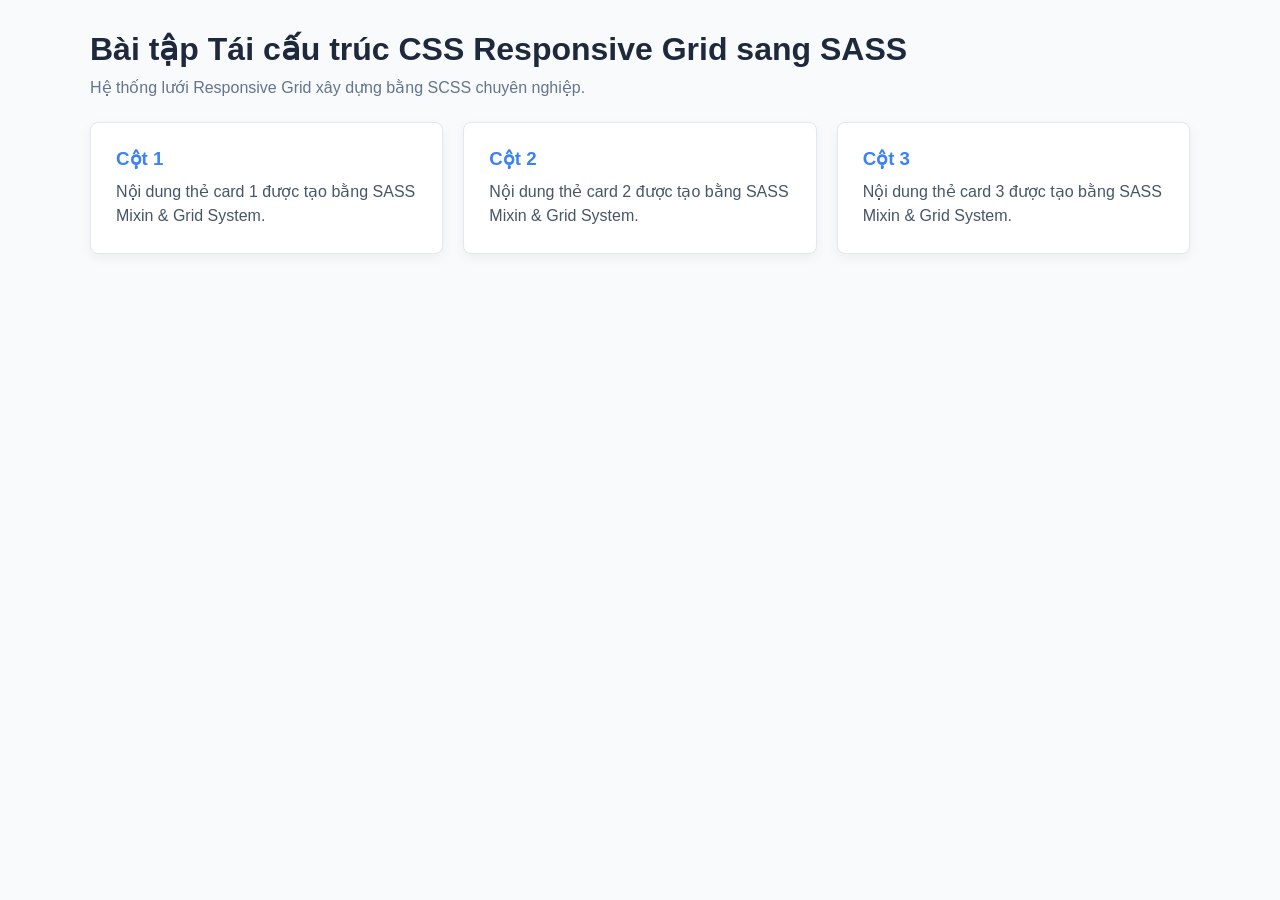
==== index.html @ 011bb6b0 "Cap nhat bai tap CSS Responsive Grid sang SASS" ====
<!DOCTYPE html>
<html lang="vi">
<head>
    <meta charset="UTF-8">
    <meta name="viewport" content="width=device-width, initial-scale=1.0">
    <title>Bài tập Tái cấu trúc CSS Responsive Grid sang SASS</title>
    <link rel="stylesheet" href="style.css">
</head>
<body>
    <div class="container">
        <h1>Bài tập Tái cấu trúc CSS Responsive Grid sang SASS</h1>
        <p>Hệ thống lưới Responsive Grid xây dựng bằng SCSS chuyên nghiệp.</p>
        
        <div class="row">
            <div class="col-12 col-md-6 col-lg-4">
                <div class="card">
                    <h3>Cột 1</h3>
                    <p>Nội dung thẻ card 1 được tạo bằng SASS Mixin & Grid System.</p>
                </div>
            </div>
            <div class="col-12 col-md-6 col-lg-4">
                <div class="card">
                    <h3>Cột 2</h3>
                    <p>Nội dung thẻ card 2 được tạo bằng SASS Mixin & Grid System.</p>
                </div>
            </div>
            <div class="col-12 col-md-12 col-lg-4">
                <div class="card">
                    <h3>Cột 3</h3>
                    <p>Nội dung thẻ card 3 được tạo bằng SASS Mixin & Grid System.</p>
                </div>
            </div>
        </div>
    </div>
</body>
</html>
---- style.css ----
* {
  box-sizing: border-box;
  margin: 0;
  padding: 0;
}

body {
  font-family: 'Segoe UI', Tahoma, Geneva, Verdana, sans-serif;
  color: #2c3e50;
  background-color: #f8fafc;
  padding: 30px 20px;
}

.container {
  width: 100%;
  max-width: 1100px;
  margin: 0 auto;
}

h1 {
  margin-bottom: 10px;
  color: #1e293b;
}

p {
  margin-bottom: 25px;
  color: #64748b;
}

.row {
  display: flex;
  flex-wrap: wrap;
  margin: -10px;
}

[class*="col-"] {
  padding: 10px;
  width: 100%;
}

@media (min-width: 768px) {
  .col-md-6 {
    width: 50%;
  }
  .col-md-12 {
    width: 100%;
  }
}

@media (min-width: 992px) {
  .col-lg-4 {
    width: 33.333333%;
  }
}

.card {
  background: white;
  border: 1px solid #e2e8f0;
  border-radius: 8px;
  padding: 25px;
  box-shadow: 0 4px 12px rgba(0, 0, 0, 0.05);
  transition: transform 0.2s ease, box-shadow 0.2s ease;
}

.card:hover {
  transform: translateY(-4px);
  box-shadow: 0 8px 20px rgba(0, 0, 0, 0.1);
}

.card h3 {
  color: #3b82f6;
  margin-bottom: 10px;
}

.card p {
  color: #475569;
  margin-bottom: 0;
  line-height: 1.5;
}
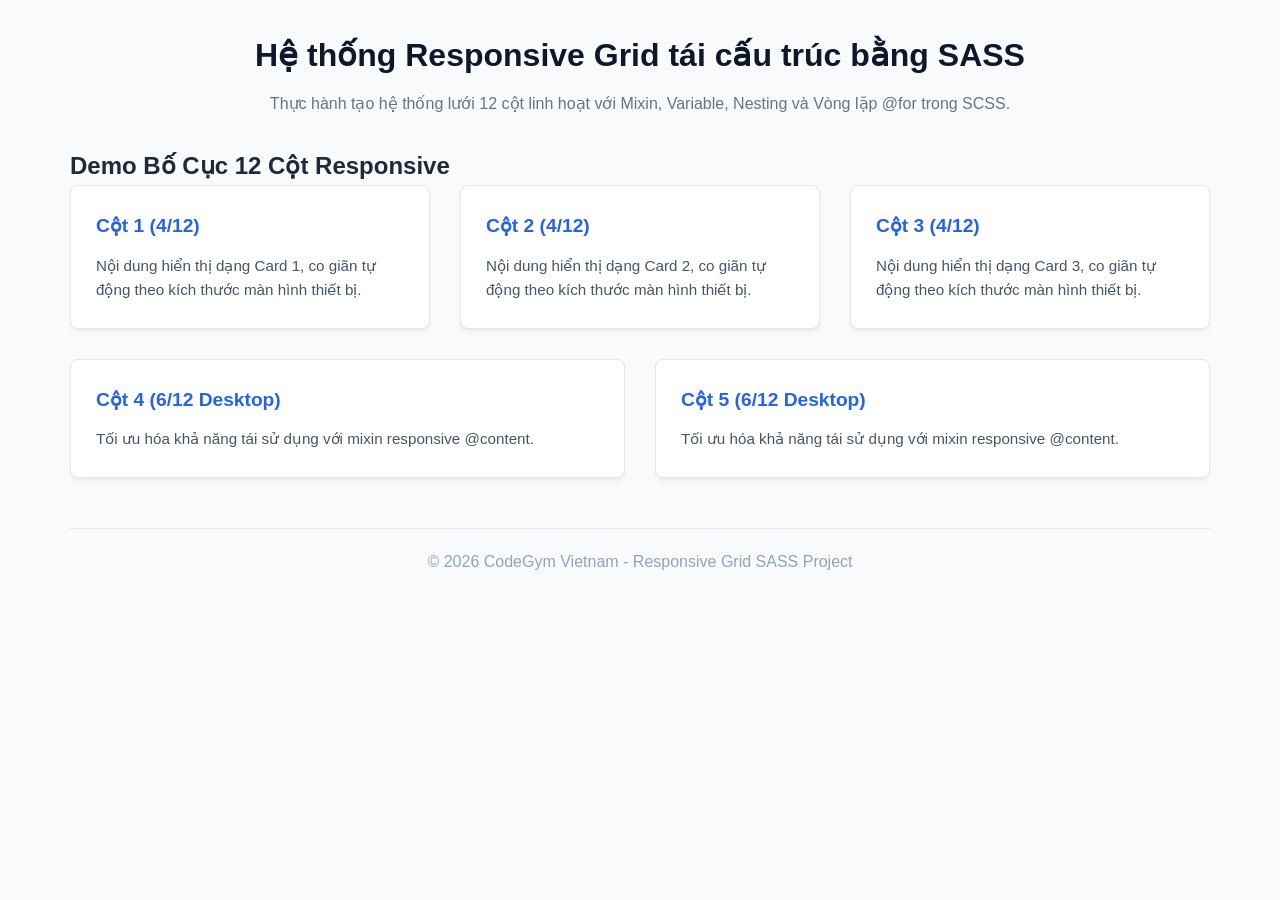
==== commit 4ebff91a: "Hoan thanh bai tap Responsive Grid SASS" ====
--- a/index.html
+++ b/index.html
@@ -3,34 +3,58 @@
 <head>
     <meta charset="UTF-8">
     <meta name="viewport" content="width=device-width, initial-scale=1.0">
-    <title>Bài tập Tái cấu trúc CSS Responsive Grid sang SASS</title>
+    <title>Responsive Grid with SASS - CodeGym</title>
     <link rel="stylesheet" href="style.css">
 </head>
 <body>
     <div class="container">
-        <h1>Bài tập Tái cấu trúc CSS Responsive Grid sang SASS</h1>
-        <p>Hệ thống lưới Responsive Grid xây dựng bằng SCSS chuyên nghiệp.</p>
-        
-        <div class="row">
-            <div class="col-12 col-md-6 col-lg-4">
-                <div class="card">
-                    <h3>Cột 1</h3>
-                    <p>Nội dung thẻ card 1 được tạo bằng SASS Mixin & Grid System.</p>
+        <header class="header">
+            <h1>Hệ thống Responsive Grid tái cấu trúc bằng SASS</h1>
+            <p>Thực hành tạo hệ thống lưới 12 cột linh hoạt với Mixin, Variable, Nesting và Vòng lặp @for trong SCSS.</p>
+        </header>
+
+        <section class="section">
+            <h2>Demo Bố Cục 12 Cột Responsive</h2>
+            <div class="row">
+                <div class="col-12 col-md-6 col-lg-4">
+                    <div class="card">
+                        <h3>Cột 1 (4/12)</h3>
+                        <p>Nội dung hiển thị dạng Card 1, co giãn tự động theo kích thước màn hình thiết bị.</p>
+                    </div>
+                </div>
+                <div class="col-12 col-md-6 col-lg-4">
+                    <div class="card">
+                        <h3>Cột 2 (4/12)</h3>
+                        <p>Nội dung hiển thị dạng Card 2, co giãn tự động theo kích thước màn hình thiết bị.</p>
+                    </div>
+                </div>
+                <div class="col-12 col-md-12 col-lg-4">
+                    <div class="card">
+                        <h3>Cột 3 (4/12)</h3>
+                        <p>Nội dung hiển thị dạng Card 3, co giãn tự động theo kích thước màn hình thiết bị.</p>
+                    </div>
                 </div>
             </div>
-            <div class="col-12 col-md-6 col-lg-4">
-                <div class="card">
-                    <h3>Cột 2</h3>
-                    <p>Nội dung thẻ card 2 được tạo bằng SASS Mixin & Grid System.</p>
+
+            <div class="row">
+                <div class="col-12 col-md-4 col-lg-6">
+                    <div class="card">
+                        <h3>Cột 4 (6/12 Desktop)</h3>
+                        <p>Tối ưu hóa khả năng tái sử dụng với mixin responsive @content.</p>
+                    </div>
+                </div>
+                <div class="col-12 col-md-8 col-lg-6">
+                    <div class="card">
+                        <h3>Cột 5 (6/12 Desktop)</h3>
+                        <p>Tối ưu hóa khả năng tái sử dụng với mixin responsive @content.</p>
+                    </div>
                 </div>
             </div>
-            <div class="col-12 col-md-12 col-lg-4">
-                <div class="card">
-                    <h3>Cột 3</h3>
-                    <p>Nội dung thẻ card 3 được tạo bằng SASS Mixin & Grid System.</p>
-                </div>
-            </div>
-        </div>
+        </section>
+
+        <footer class="footer">
+            <p>&copy; 2026 CodeGym Vietnam - Responsive Grid SASS Project</p>
+        </footer>
     </div>
 </body>
 </html>
--- a/style.css
+++ b/style.css
@@ -6,74 +6,103 @@
 
 body {
   font-family: 'Segoe UI', Tahoma, Geneva, Verdana, sans-serif;
-  color: #2c3e50;
+  color: #1e293b;
   background-color: #f8fafc;
-  padding: 30px 20px;
+  line-height: 1.6;
+  padding: 30px 15px;
 }
 
 .container {
   width: 100%;
-  max-width: 1100px;
+  max-width: 1140px;
   margin: 0 auto;
 }
 
-h1 {
-  margin-bottom: 10px;
-  color: #1e293b;
+.header {
+  text-align: center;
+  margin-bottom: 30px;
 }
 
-p {
-  margin-bottom: 25px;
+.header h1 {
+  font-size: 2rem;
+  color: #0f172a;
+  margin-bottom: 10px;
+}
+
+.header p {
   color: #64748b;
 }
 
 .row {
   display: flex;
   flex-wrap: wrap;
-  margin: -10px;
+  margin-left: -15px;
+  margin-right: -15px;
 }
 
 [class*="col-"] {
-  padding: 10px;
+  padding-left: 15px;
+  padding-right: 15px;
   width: 100%;
+  margin-bottom: 30px;
 }
 
+.col-12 { width: 100%; }
+.col-11 { width: 91.66666667%; }
+.col-10 { width: 83.33333333%; }
+.col-9 { width: 75%; }
+.col-8 { width: 66.66666667%; }
+.col-7 { width: 58.33333333%; }
+.col-6 { width: 50%; }
+.col-5 { width: 41.66666667%; }
+.col-4 { width: 33.33333333%; }
+.col-3 { width: 25%; }
+.col-2 { width: 16.66666667%; }
+.col-1 { width: 8.33333333%; }
+
 @media (min-width: 768px) {
-  .col-md-6 {
-    width: 50%;
-  }
-  .col-md-12 {
-    width: 100%;
-  }
+  .col-md-12 { width: 100%; }
+  .col-md-6 { width: 50%; }
+  .col-md-4 { width: 33.33333333%; }
+  .col-md-8 { width: 66.66666667%; }
 }
 
 @media (min-width: 992px) {
-  .col-lg-4 {
-    width: 33.333333%;
-  }
+  .col-lg-4 { width: 33.33333333%; }
+  .col-lg-6 { width: 50%; }
+  .col-lg-12 { width: 100%; }
 }
 
 .card {
-  background: white;
+  background: #ffffff;
   border: 1px solid #e2e8f0;
   border-radius: 8px;
   padding: 25px;
-  box-shadow: 0 4px 12px rgba(0, 0, 0, 0.05);
+  height: 100%;
+  box-shadow: 0 4px 6px -1px rgba(0, 0, 0, 0.05), 0 2px 4px -2px rgba(0, 0, 0, 0.05);
   transition: transform 0.2s ease, box-shadow 0.2s ease;
 }
 
 .card:hover {
   transform: translateY(-4px);
-  box-shadow: 0 8px 20px rgba(0, 0, 0, 0.1);
+  box-shadow: 0 10px 15px -3px rgba(0, 0, 0, 0.1);
 }
 
 .card h3 {
-  color: #3b82f6;
-  margin-bottom: 10px;
+  color: #2563eb;
+  margin-bottom: 12px;
+  font-size: 1.2rem;
 }
 
 .card p {
   color: #475569;
-  margin-bottom: 0;
-  line-height: 1.5;
+  font-size: 0.95rem;
 }
+
+.footer {
+  text-align: center;
+  padding: 20px 0;
+  color: #94a3b8;
+  border-top: 1px solid #e2e8f0;
+  margin-top: 20px;
+}
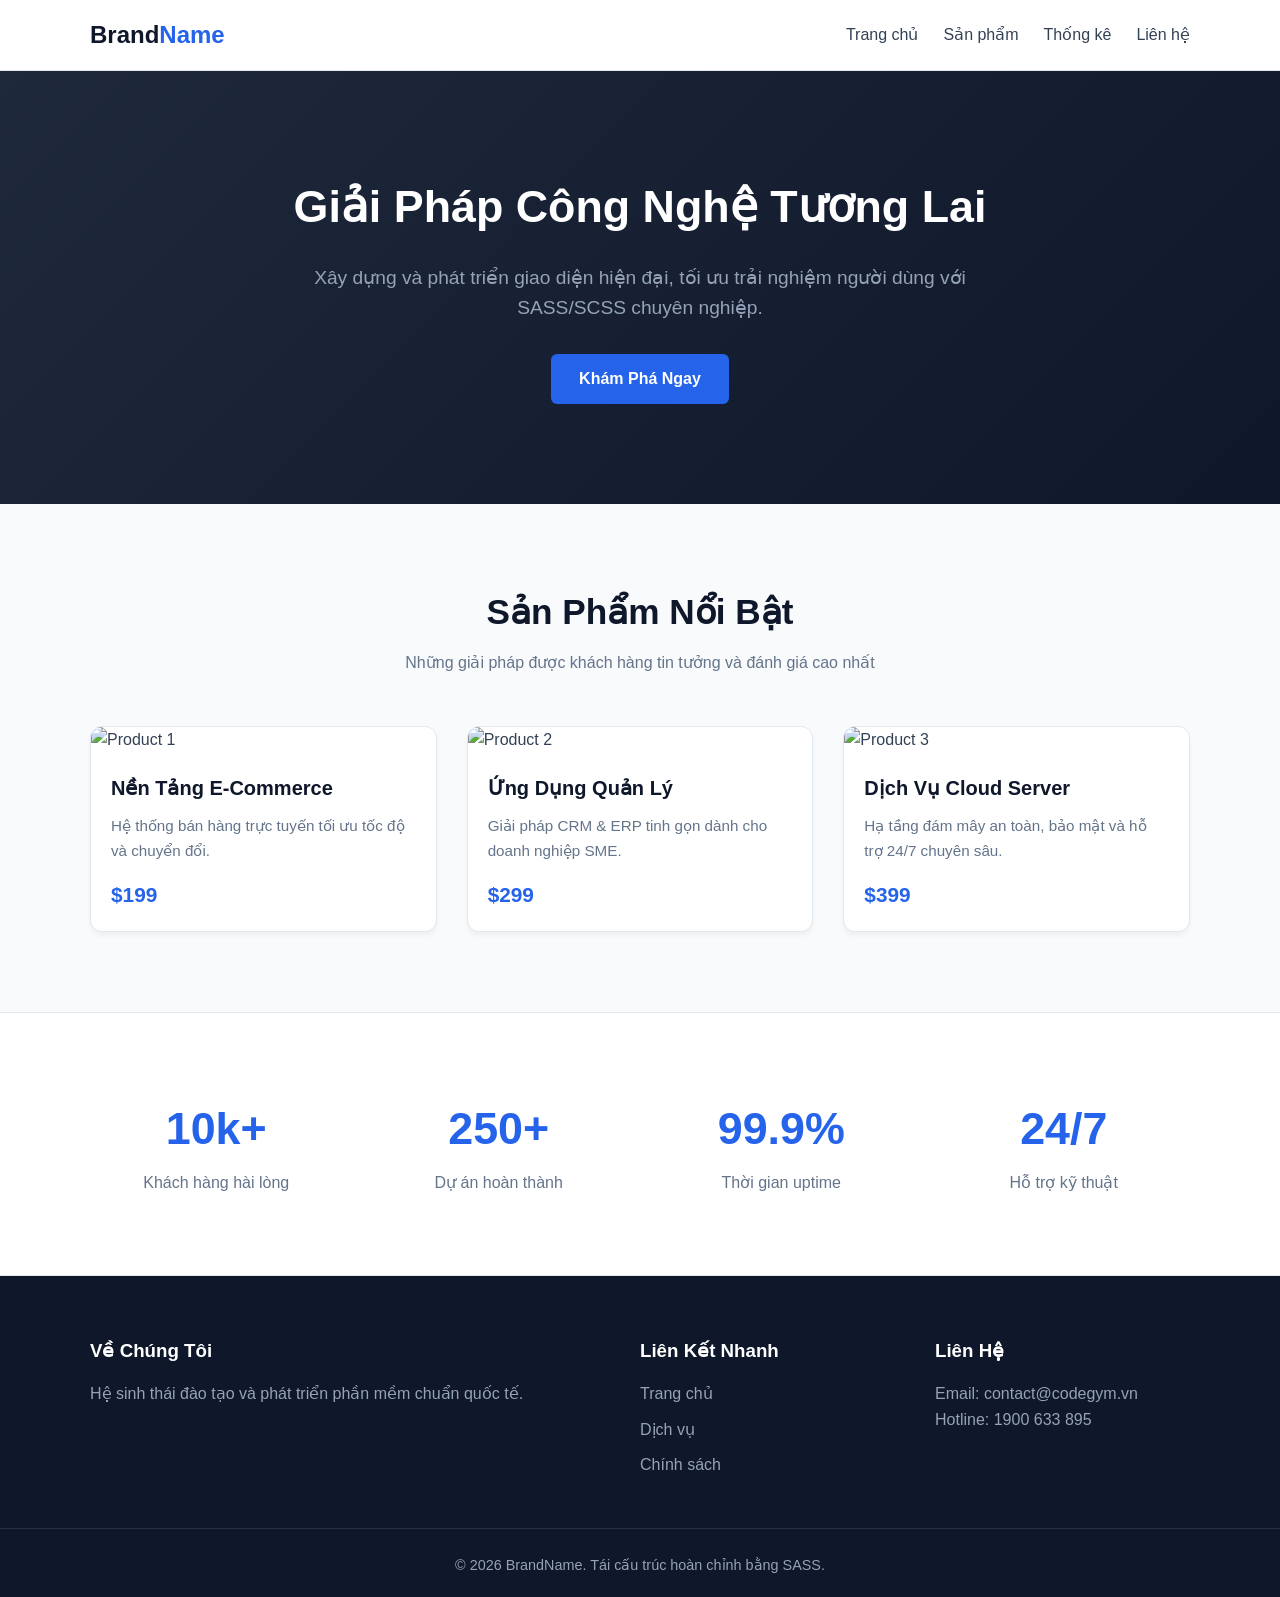
==== commit d076fbb4: "Hoan thanh tai cau truc Landing Page voi SASS" ====
--- a/index.html
+++ b/index.html
@@ -3,58 +3,117 @@
 <head>
     <meta charset="UTF-8">
     <meta name="viewport" content="width=device-width, initial-scale=1.0">
-    <title>Responsive Grid with SASS - CodeGym</title>
+    <title>Landing Page Tái Cấu Trúc SASS - CodeGym</title>
     <link rel="stylesheet" href="style.css">
 </head>
 <body>
-    <div class="container">
-        <header class="header">
-            <h1>Hệ thống Responsive Grid tái cấu trúc bằng SASS</h1>
-            <p>Thực hành tạo hệ thống lưới 12 cột linh hoạt với Mixin, Variable, Nesting và Vòng lặp @for trong SCSS.</p>
-        </header>
 
-        <section class="section">
-            <h2>Demo Bố Cục 12 Cột Responsive</h2>
-            <div class="row">
-                <div class="col-12 col-md-6 col-lg-4">
-                    <div class="card">
-                        <h3>Cột 1 (4/12)</h3>
-                        <p>Nội dung hiển thị dạng Card 1, co giãn tự động theo kích thước màn hình thiết bị.</p>
+    <!-- 1. NAVIGATION & HEADER -->
+    <nav class="navbar">
+        <div class="container nav-container">
+            <div class="logo">Brand<span>Name</span></div>
+            <ul class="nav-links">
+                <li><a href="#header">Trang chủ</a></li>
+                <li><a href="#products">Sản phẩm</a></li>
+                <li><a href="#stats">Thống kê</a></li>
+                <li><a href="#footer">Liên hệ</a></li>
+            </ul>
+        </div>
+    </nav>
+
+    <header class="header" id="header">
+        <div class="container header-content">
+            <h1>Giải Pháp Công Nghệ Tương Lai</h1>
+            <p>Xây dựng và phát triển giao diện hiện đại, tối ưu trải nghiệm người dùng với SASS/SCSS chuyên nghiệp.</p>
+            <a href="#products" class="btn btn-primary">Khám Phá Ngay</a>
+        </div>
+    </header>
+
+    <!-- 2. SẢN PHẨM NỔI BẬT -->
+    <section class="section products-section" id="products">
+        <div class="container">
+            <div class="section-title">
+                <h2>Sản Phẩm Nổi Bật</h2>
+                <p>Những giải pháp được khách hàng tin tưởng và đánh giá cao nhất</p>
+            </div>
+            <div class="grid grid-3">
+                <div class="card product-card">
+                    <img src="https://picsum.photos/400/250?random=11" alt="Product 1">
+                    <div class="card-body">
+                        <h3>Nền Tảng E-Commerce</h3>
+                        <p>Hệ thống bán hàng trực tuyến tối ưu tốc độ và chuyển đổi.</p>
+                        <span class="price">$199</span>
                     </div>
                 </div>
-                <div class="col-12 col-md-6 col-lg-4">
-                    <div class="card">
-                        <h3>Cột 2 (4/12)</h3>
-                        <p>Nội dung hiển thị dạng Card 2, co giãn tự động theo kích thước màn hình thiết bị.</p>
+                <div class="card product-card">
+                    <img src="https://picsum.photos/400/250?random=12" alt="Product 2">
+                    <div class="card-body">
+                        <h3>Ứng Dụng Quản Lý</h3>
+                        <p>Giải pháp CRM & ERP tinh gọn dành cho doanh nghiệp SME.</p>
+                        <span class="price">$299</span>
                     </div>
                 </div>
-                <div class="col-12 col-md-12 col-lg-4">
-                    <div class="card">
-                        <h3>Cột 3 (4/12)</h3>
-                        <p>Nội dung hiển thị dạng Card 3, co giãn tự động theo kích thước màn hình thiết bị.</p>
+                <div class="card product-card">
+                    <img src="https://picsum.photos/400/250?random=13" alt="Product 3">
+                    <div class="card-body">
+                        <h3>Dịch Vụ Cloud Server</h3>
+                        <p>Hạ tầng đám mây an toàn, bảo mật và hỗ trợ 24/7 chuyên sâu.</p>
+                        <span class="price">$399</span>
                     </div>
                 </div>
             </div>
+        </div>
+    </section>
 
-            <div class="row">
-                <div class="col-12 col-md-4 col-lg-6">
-                    <div class="card">
-                        <h3>Cột 4 (6/12 Desktop)</h3>
-                        <p>Tối ưu hóa khả năng tái sử dụng với mixin responsive @content.</p>
-                    </div>
+    <!-- 3. SỐ LIỆU THỐNG KÊ -->
+    <section class="stats-section" id="stats">
+        <div class="container">
+            <div class="grid grid-4 stats-grid">
+                <div class="stat-box">
+                    <div class="stat-number">10k+</div>
+                    <div class="stat-label">Khách hàng hài lòng</div>
                 </div>
-                <div class="col-12 col-md-8 col-lg-6">
-                    <div class="card">
-                        <h3>Cột 5 (6/12 Desktop)</h3>
-                        <p>Tối ưu hóa khả năng tái sử dụng với mixin responsive @content.</p>
-                    </div>
+                <div class="stat-box">
+                    <div class="stat-number">250+</div>
+                    <div class="stat-label">Dự án hoàn thành</div>
+                </div>
+                <div class="stat-box">
+                    <div class="stat-number">99.9%</div>
+                    <div class="stat-label">Thời gian uptime</div>
+                </div>
+                <div class="stat-box">
+                    <div class="stat-number">24/7</div>
+                    <div class="stat-label">Hỗ trợ kỹ thuật</div>
                 </div>
             </div>
-        </section>
+        </div>
+    </section>
 
-        <footer class="footer">
-            <p>&copy; 2026 CodeGym Vietnam - Responsive Grid SASS Project</p>
-        </footer>
-    </div>
+    <!-- 4. FOOTER -->
+    <footer class="footer" id="footer">
+        <div class="container footer-grid">
+            <div class="footer-col">
+                <h3>Về Chúng Tôi</h3>
+                <p>Hệ sinh thái đào tạo và phát triển phần mềm chuẩn quốc tế.</p>
+            </div>
+            <div class="footer-col">
+                <h3>Liên Kết Nhanh</h3>
+                <ul>
+                    <li><a href="#">Trang chủ</a></li>
+                    <li><a href="#">Dịch vụ</a></li>
+                    <li><a href="#">Chính sách</a></li>
+                </ul>
+            </div>
+            <div class="footer-col">
+                <h3>Liên Hệ</h3>
+                <p>Email: contact@codegym.vn</p>
+                <p>Hotline: 1900 633 895</p>
+            </div>
+        </div>
+        <div class="footer-bottom">
+            <p>&copy; 2026 BrandName. Tái cấu trúc hoàn chỉnh bằng SASS.</p>
+        </div>
+    </footer>
+
 </body>
 </html>
--- a/style.css
+++ b/style.css
@@ -1,108 +1,255 @@
 * {
-  box-sizing: border-box;
   margin: 0;
   padding: 0;
+  box-sizing: border-box;
 }
 
 body {
   font-family: 'Segoe UI', Tahoma, Geneva, Verdana, sans-serif;
-  color: #1e293b;
+  color: #334155;
   background-color: #f8fafc;
   line-height: 1.6;
-  padding: 30px 15px;
 }
 
 .container {
   width: 100%;
   max-width: 1140px;
   margin: 0 auto;
+  padding: 0 20px;
+}
+
+.btn-primary {
+  background-color: #2563eb;
+  color: #ffffff;
+  padding: 12px 28px;
+  border-radius: 6px;
+  text-decoration: none;
+  font-weight: 600;
+  display: inline-block;
+  transition: background-color 0.3s ease, transform 0.3s ease;
+}
+
+.btn-primary:hover {
+  background-color: #1d4ed8;
+  transform: translateY(-2px);
+}
+
+.navbar {
+  position: sticky;
+  top: 0;
+  background-color: rgba(255, 255, 255, 0.95);
+  backdrop-filter: blur(8px);
+  border-bottom: 1px solid #e2e8f0;
+  z-index: 1000;
+}
+
+.navbar .nav-container {
+  display: flex;
+  justify-content: space-between;
+  align-items: center;
+  height: 70px;
+}
+
+.navbar .logo {
+  font-size: 1.5rem;
+  font-weight: 700;
+  color: #0f172a;
+}
+
+.navbar .logo span {
+  color: #2563eb;
+}
+
+.navbar .nav-links {
+  display: flex;
+  list-style: none;
+  gap: 25px;
+}
+
+.navbar .nav-links a {
+  text-decoration: none;
+  color: #334155;
+  font-weight: 500;
+  transition: color 0.3s;
+}
+
+.navbar .nav-links a:hover {
+  color: #2563eb;
 }
 
 .header {
-  text-align: center;
-  margin-bottom: 30px;
+  padding: 100px 0;
+  background: linear-gradient(135deg, #1e293b, #0f172a);
+  color: #ffffff;
+  text-align: center;
 }
 
 .header h1 {
-  font-size: 2rem;
+  font-size: 2.8rem;
+  margin-bottom: 20px;
+}
+
+.header p {
+  font-size: 1.2rem;
+  color: #94a3b8;
+  max-width: 700px;
+  margin: 0 auto 30px;
+}
+
+.section {
+  padding: 80px 0;
+}
+
+.section .section-title {
+  text-align: center;
+  margin-bottom: 50px;
+}
+
+.section .section-title h2 {
+  font-size: 2.2rem;
   color: #0f172a;
   margin-bottom: 10px;
 }
 
-.header p {
+.section .section-title p {
   color: #64748b;
 }
 
-.row {
-  display: flex;
-  flex-wrap: wrap;
-  margin-left: -15px;
-  margin-right: -15px;
-}
-
-[class*="col-"] {
-  padding-left: 15px;
-  padding-right: 15px;
+.grid {
+  display: grid;
+  gap: 30px;
+}
+
+.grid.grid-3 {
+  grid-template-columns: repeat(3, 1fr);
+}
+
+.grid.grid-4 {
+  grid-template-columns: repeat(4, 1fr);
+}
+
+@media (max-width: 768px) {
+  .grid.grid-3 {
+    grid-template-columns: 1fr;
+  }
+  .grid.grid-4 {
+    grid-template-columns: repeat(2, 1fr);
+  }
+}
+
+.product-card {
+  background: #ffffff;
+  border-radius: 12px;
+  overflow: hidden;
+  border: 1px solid #e2e8f0;
+  box-shadow: 0 4px 6px -1px rgba(0, 0, 0, 0.05);
+  transition: transform 0.3s, box-shadow 0.3s;
+}
+
+.product-card:hover {
+  transform: translateY(-8px);
+  box-shadow: 0 12px 20px -3px rgba(0, 0, 0, 0.1);
+}
+
+.product-card img {
   width: 100%;
-  margin-bottom: 30px;
-}
-
-.col-12 { width: 100%; }
-.col-11 { width: 91.66666667%; }
-.col-10 { width: 83.33333333%; }
-.col-9 { width: 75%; }
-.col-8 { width: 66.66666667%; }
-.col-7 { width: 58.33333333%; }
-.col-6 { width: 50%; }
-.col-5 { width: 41.66666667%; }
-.col-4 { width: 33.33333333%; }
-.col-3 { width: 25%; }
-.col-2 { width: 16.66666667%; }
-.col-1 { width: 8.33333333%; }
-
-@media (min-width: 768px) {
-  .col-md-12 { width: 100%; }
-  .col-md-6 { width: 50%; }
-  .col-md-4 { width: 33.33333333%; }
-  .col-md-8 { width: 66.66666667%; }
-}
-
-@media (min-width: 992px) {
-  .col-lg-4 { width: 33.33333333%; }
-  .col-lg-6 { width: 50%; }
-  .col-lg-12 { width: 100%; }
-}
-
-.card {
-  background: #ffffff;
-  border: 1px solid #e2e8f0;
-  border-radius: 8px;
-  padding: 25px;
-  height: 100%;
-  box-shadow: 0 4px 6px -1px rgba(0, 0, 0, 0.05), 0 2px 4px -2px rgba(0, 0, 0, 0.05);
-  transition: transform 0.2s ease, box-shadow 0.2s ease;
-}
-
-.card:hover {
-  transform: translateY(-4px);
-  box-shadow: 0 10px 15px -3px rgba(0, 0, 0, 0.1);
-}
-
-.card h3 {
-  color: #2563eb;
-  margin-bottom: 12px;
-  font-size: 1.2rem;
-}
-
-.card p {
-  color: #475569;
+  height: 200px;
+  object-fit: cover;
+}
+
+.product-card .card-body {
+  padding: 20px;
+}
+
+.product-card .card-body h3 {
+  font-size: 1.25rem;
+  margin-bottom: 10px;
+  color: #0f172a;
+}
+
+.product-card .card-body p {
+  color: #64748b;
+  margin-bottom: 15px;
   font-size: 0.95rem;
 }
 
+.product-card .card-body .price {
+  font-size: 1.3rem;
+  font-weight: 700;
+  color: #2563eb;
+}
+
+.stats-section {
+  background-color: #ffffff;
+  padding: 60px 0;
+  border-top: 1px solid #e2e8f0;
+  border-bottom: 1px solid #e2e8f0;
+}
+
+.stats-section .stat-box {
+  text-align: center;
+  padding: 20px;
+}
+
+.stats-section .stat-box .stat-number {
+  font-size: 2.8rem;
+  font-weight: 800;
+  color: #2563eb;
+  margin-bottom: 5px;
+}
+
+.stats-section .stat-box .stat-label {
+  font-size: 1rem;
+  color: #64748b;
+  font-weight: 500;
+}
+
 .footer {
-  text-align: center;
-  padding: 20px 0;
+  background-color: #0f172a;
   color: #94a3b8;
-  border-top: 1px solid #e2e8f0;
-  margin-top: 20px;
-}
+  padding: 60px 0 20px;
+}
+
+.footer .footer-grid {
+  display: grid;
+  grid-template-columns: 2fr 1fr 1fr;
+  gap: 40px;
+  margin-bottom: 40px;
+}
+
+@media (max-width: 768px) {
+  .footer .footer-grid {
+    grid-template-columns: 1fr;
+    gap: 25px;
+  }
+}
+
+.footer .footer-grid h3 {
+  color: #ffffff;
+  margin-bottom: 15px;
+}
+
+.footer .footer-grid ul {
+  list-style: none;
+}
+
+.footer .footer-grid ul li {
+  margin-bottom: 10px;
+}
+
+.footer .footer-grid ul li a {
+  color: #94a3b8;
+  text-decoration: none;
+  transition: color 0.3s;
+}
+
+.footer .footer-grid ul li a:hover {
+  color: #ffffff;
+}
+
+.footer .footer-bottom {
+  text-align: center;
+  padding-top: 25px;
+  border-top: 1px solid rgba(255, 255, 255, 0.1);
+  font-size: 0.9rem;
+}
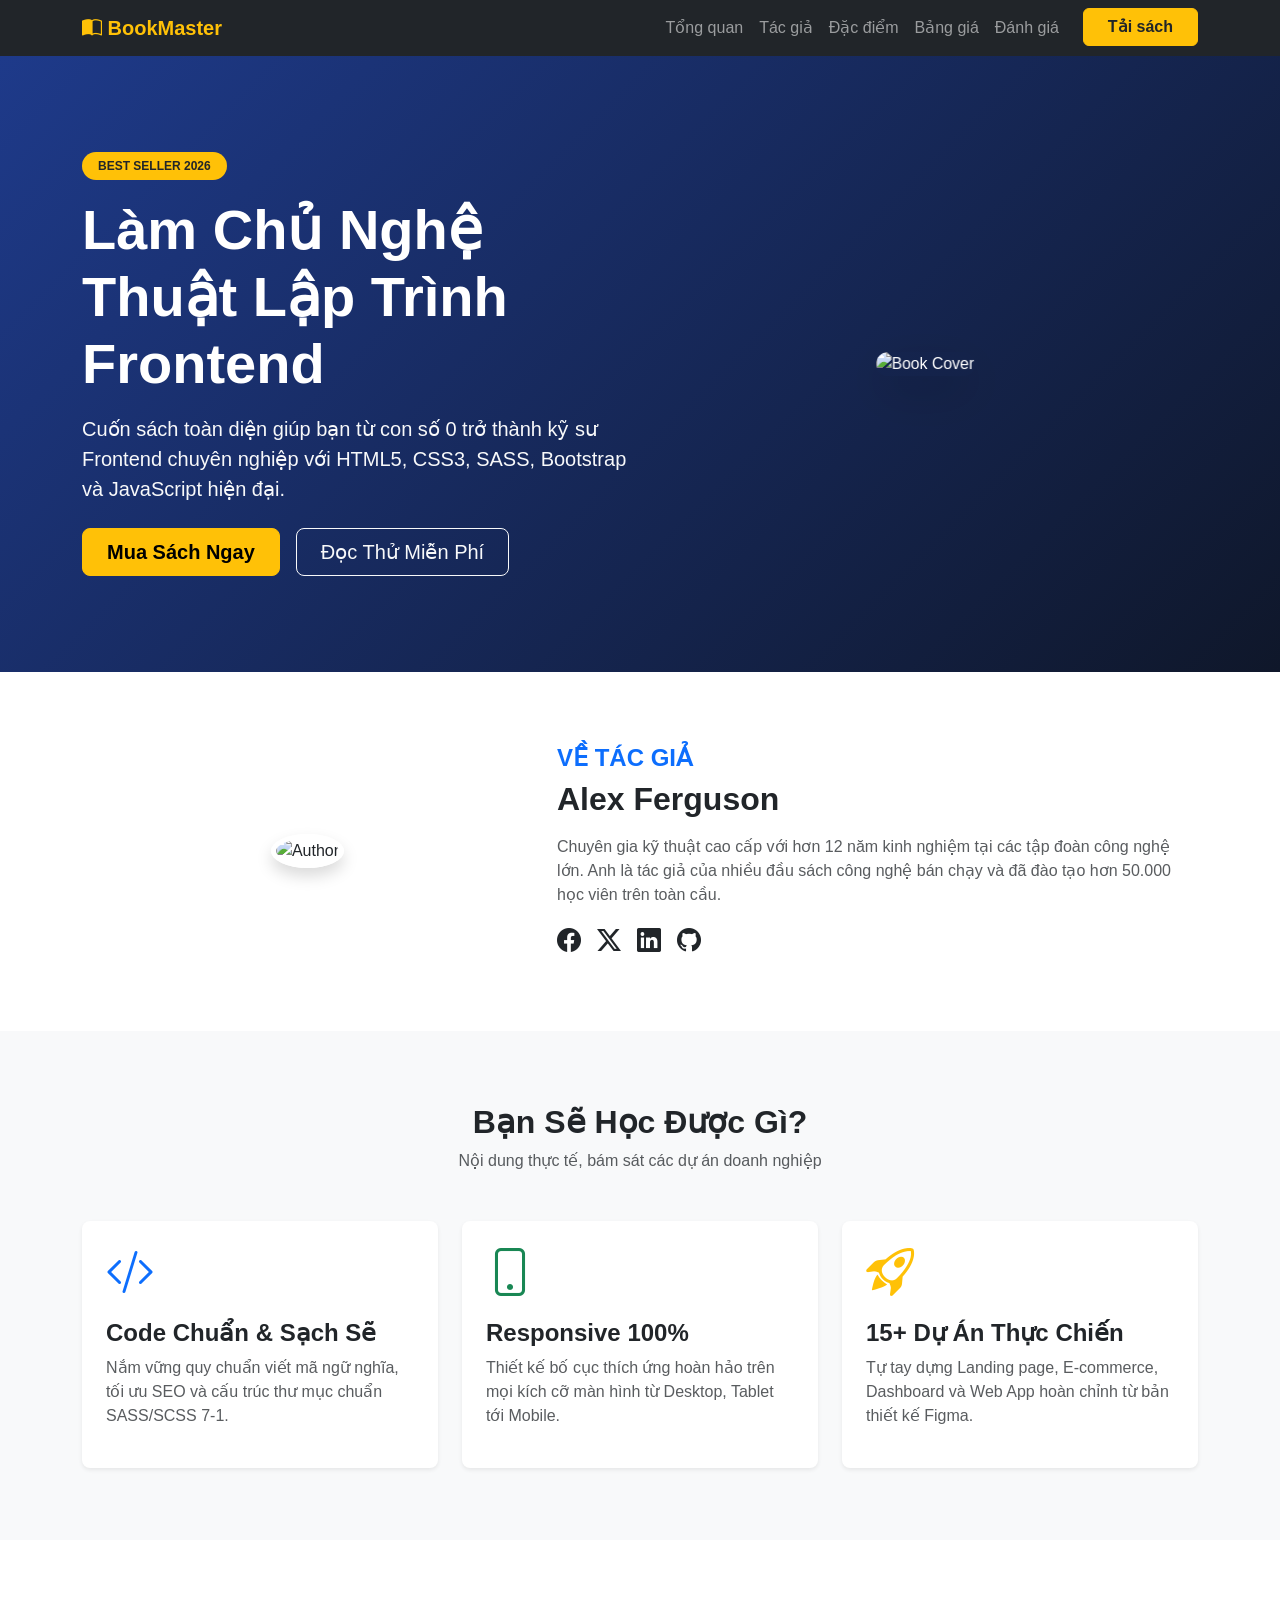
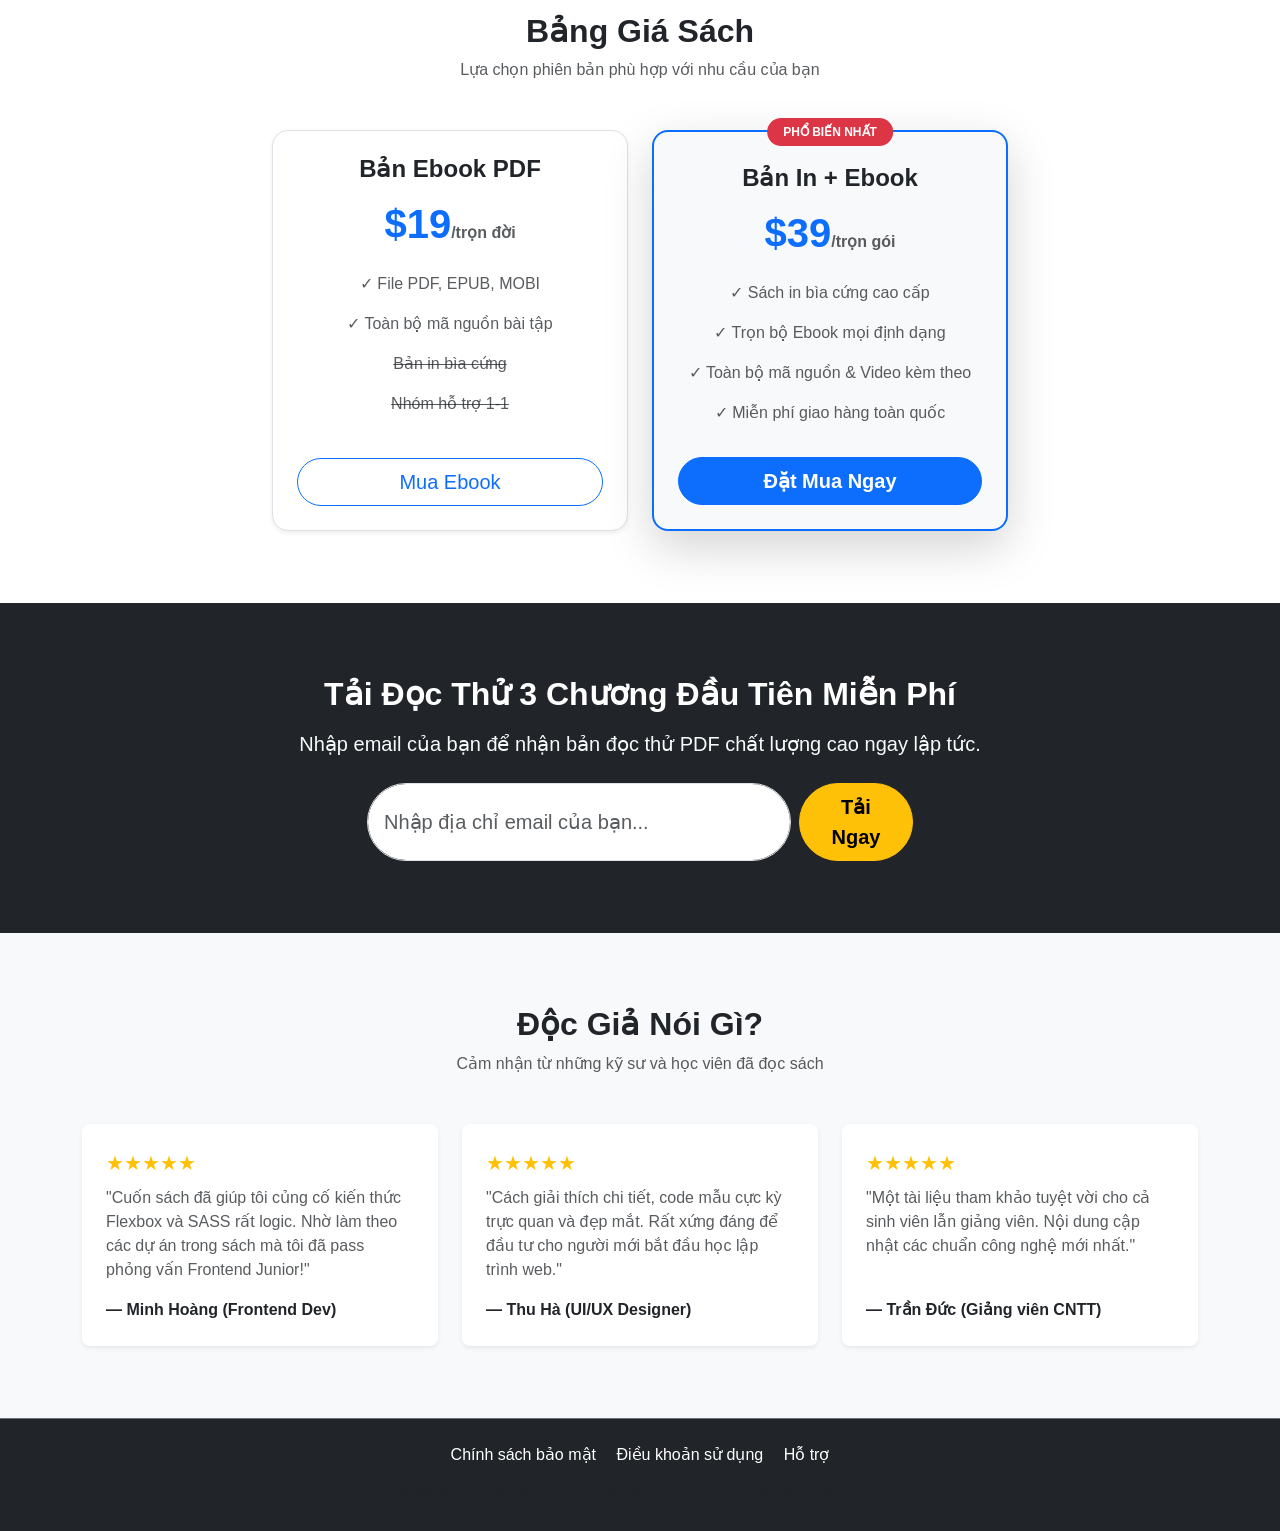
==== commit f9f4bdb3: "Hoan thanh du an Book Landing Page day du responsive" ====
--- a/index.html
+++ b/index.html
@@ -3,117 +3,213 @@
 <head>
     <meta charset="UTF-8">
     <meta name="viewport" content="width=device-width, initial-scale=1.0">
-    <title>Landing Page Tái Cấu Trúc SASS - CodeGym</title>
+    <title>Book Landing Page - Giới Thiệu Sách</title>
+    <!-- Bootstrap 5 CSS -->
+    <link rel="stylesheet" href="https://cdn.jsdelivr.net/npm/bootstrap@5.3.0/dist/css/bootstrap.min.css">
+    <!-- Bootstrap Icons & FontAwesome -->
+    <link rel="stylesheet" href="https://cdn.jsdelivr.net/npm/bootstrap-icons@1.11.1/font/bootstrap-icons.css">
     <link rel="stylesheet" href="style.css">
 </head>
 <body>
 
-    <!-- 1. NAVIGATION & HEADER -->
-    <nav class="navbar">
-        <div class="container nav-container">
-            <div class="logo">Brand<span>Name</span></div>
-            <ul class="nav-links">
-                <li><a href="#header">Trang chủ</a></li>
-                <li><a href="#products">Sản phẩm</a></li>
-                <li><a href="#stats">Thống kê</a></li>
-                <li><a href="#footer">Liên hệ</a></li>
-            </ul>
+    <!-- 1. NAVBAR -->
+    <nav class="navbar navbar-expand-lg navbar-dark bg-dark sticky-top">
+        <div class="container">
+            <a class="navbar-brand fw-bold text-warning" href="#"><i class="bi bi-book-half"></i> BookMaster</a>
+            <button class="navbar-toggler" type="button" data-bs-toggle="collapse" data-bs-target="#navMenu">
+                <span class="navbar-toggler-icon"></span>
+            </button>
+            <div class="collapse navbar-collapse" id="navMenu">
+                <ul class="navbar-nav ms-auto">
+                    <li class="nav-item"><a class="nav-link" href="#overview">Tổng quan</a></li>
+                    <li class="nav-item"><a class="nav-link" href="#author">Tác giả</a></li>
+                    <li class="nav-item"><a class="nav-link" href="#features">Đặc điểm</a></li>
+                    <li class="nav-item"><a class="nav-link" href="#prices">Bảng giá</a></li>
+                    <li class="nav-item"><a class="nav-link" href="#reviews">Đánh giá</a></li>
+                    <li class="nav-item"><a class="btn btn-warning text-dark ms-lg-3 px-4 fw-bold" href="#download">Tải sách</a></li>
+                </ul>
+            </div>
         </div>
     </nav>
 
-    <header class="header" id="header">
-        <div class="container header-content">
-            <h1>Giải Pháp Công Nghệ Tương Lai</h1>
-            <p>Xây dựng và phát triển giao diện hiện đại, tối ưu trải nghiệm người dùng với SASS/SCSS chuyên nghiệp.</p>
-            <a href="#products" class="btn btn-primary">Khám Phá Ngay</a>
+    <!-- 2. HEADER & BOOK OVERVIEW -->
+    <header class="hero-section text-white py-5" id="overview">
+        <div class="container py-5">
+            <div class="row align-items-center">
+                <div class="col-lg-6 mb-4 mb-lg-0">
+                    <span class="badge bg-warning text-dark px-3 py-2 mb-3 rounded-pill fw-bold">BEST SELLER 2026</span>
+                    <h1 class="display-4 fw-bold mb-3">Làm Chủ Nghệ Thuật Lập Trình Frontend</h1>
+                    <p class="lead text-light mb-4">Cuốn sách toàn diện giúp bạn từ con số 0 trở thành kỹ sư Frontend chuyên nghiệp với HTML5, CSS3, SASS, Bootstrap và JavaScript hiện đại.</p>
+                    <div class="d-flex gap-3">
+                        <a href="#prices" class="btn btn-warning btn-lg fw-bold px-4">Mua Sách Ngay</a>
+                        <a href="#download" class="btn btn-outline-light btn-lg px-4">Đọc Thử Miễn Phí</a>
+                    </div>
+                </div>
+                <div class="col-lg-6 text-center">
+                    <img src="https://images.unsplash.com/photo-1544716278-ca5e3f4abd8c?auto=format&fit=crop&w=600&q=80" alt="Book Cover" class="img-fluid rounded-4 shadow-lg book-cover">
+                </div>
+            </div>
         </div>
     </header>
 
-    <!-- 2. SẢN PHẨM NỔI BẬT -->
-    <section class="section products-section" id="products">
-        <div class="container">
-            <div class="section-title">
-                <h2>Sản Phẩm Nổi Bật</h2>
-                <p>Những giải pháp được khách hàng tin tưởng và đánh giá cao nhất</p>
-            </div>
-            <div class="grid grid-3">
-                <div class="card product-card">
-                    <img src="https://picsum.photos/400/250?random=11" alt="Product 1">
-                    <div class="card-body">
-                        <h3>Nền Tảng E-Commerce</h3>
-                        <p>Hệ thống bán hàng trực tuyến tối ưu tốc độ và chuyển đổi.</p>
-                        <span class="price">$199</span>
-                    </div>
-                </div>
-                <div class="card product-card">
-                    <img src="https://picsum.photos/400/250?random=12" alt="Product 2">
-                    <div class="card-body">
-                        <h3>Ứng Dụng Quản Lý</h3>
-                        <p>Giải pháp CRM & ERP tinh gọn dành cho doanh nghiệp SME.</p>
-                        <span class="price">$299</span>
-                    </div>
-                </div>
-                <div class="card product-card">
-                    <img src="https://picsum.photos/400/250?random=13" alt="Product 3">
-                    <div class="card-body">
-                        <h3>Dịch Vụ Cloud Server</h3>
-                        <p>Hạ tầng đám mây an toàn, bảo mật và hỗ trợ 24/7 chuyên sâu.</p>
-                        <span class="price">$399</span>
-                    </div>
-                </div>
-            </div>
-        </div>
-    </section>
-
-    <!-- 3. SỐ LIỆU THỐNG KÊ -->
-    <section class="stats-section" id="stats">
-        <div class="container">
-            <div class="grid grid-4 stats-grid">
-                <div class="stat-box">
-                    <div class="stat-number">10k+</div>
-                    <div class="stat-label">Khách hàng hài lòng</div>
-                </div>
-                <div class="stat-box">
-                    <div class="stat-number">250+</div>
-                    <div class="stat-label">Dự án hoàn thành</div>
-                </div>
-                <div class="stat-box">
-                    <div class="stat-number">99.9%</div>
-                    <div class="stat-label">Thời gian uptime</div>
-                </div>
-                <div class="stat-box">
-                    <div class="stat-number">24/7</div>
-                    <div class="stat-label">Hỗ trợ kỹ thuật</div>
-                </div>
-            </div>
-        </div>
-    </section>
-
-    <!-- 4. FOOTER -->
-    <footer class="footer" id="footer">
-        <div class="container footer-grid">
-            <div class="footer-col">
-                <h3>Về Chúng Tôi</h3>
-                <p>Hệ sinh thái đào tạo và phát triển phần mềm chuẩn quốc tế.</p>
-            </div>
-            <div class="footer-col">
-                <h3>Liên Kết Nhanh</h3>
-                <ul>
-                    <li><a href="#">Trang chủ</a></li>
-                    <li><a href="#">Dịch vụ</a></li>
-                    <li><a href="#">Chính sách</a></li>
-                </ul>
-            </div>
-            <div class="footer-col">
-                <h3>Liên Hệ</h3>
-                <p>Email: contact@codegym.vn</p>
-                <p>Hotline: 1900 633 895</p>
-            </div>
-        </div>
-        <div class="footer-bottom">
-            <p>&copy; 2026 BrandName. Tái cấu trúc hoàn chỉnh bằng SASS.</p>
+    <!-- 3. ABOUT AUTHOR -->
+    <section class="py-5 bg-white" id="author">
+        <div class="container py-4">
+            <div class="row align-items-center">
+                <div class="col-md-5 text-center mb-4 mb-md-0">
+                    <img src="https://images.unsplash.com/photo-1534528741775-53994a69daeb?auto=format&fit=crop&w=400&q=80" alt="Author" class="rounded-circle shadow img-fluid author-img">
+                </div>
+                <div class="col-md-7">
+                    <h4 class="text-primary fw-bold">VỀ TÁC GIẢ</h4>
+                    <h2 class="fw-bold mb-3">Alex Ferguson</h2>
+                    <p class="text-muted">Chuyên gia kỹ thuật cao cấp với hơn 12 năm kinh nghiệm tại các tập đoàn công nghệ lớn. Anh là tác giả của nhiều đầu sách công nghệ bán chạy và đã đào tạo hơn 50.000 học viên trên toàn cầu.</p>
+                    <div class="d-flex gap-3 fs-4 text-primary">
+                        <a href="#" class="text-dark"><i class="bi bi-facebook"></i></a>
+                        <a href="#" class="text-dark"><i class="bi bi-twitter-x"></i></a>
+                        <a href="#" class="text-dark"><i class="bi bi-linkedin"></i></a>
+                        <a href="#" class="text-dark"><i class="bi bi-github"></i></a>
+                    </div>
+                </div>
+            </div>
+        </div>
+    </section>
+
+    <!-- 4. BOOK FEATURES -->
+    <section class="py-5 bg-light" id="features">
+        <div class="container py-4">
+            <div class="text-center mb-5">
+                <h2 class="fw-bold">Bạn Sẽ Học Được Gì?</h2>
+                <p class="text-muted">Nội dung thực tế, bám sát các dự án doanh nghiệp</p>
+            </div>
+            <div class="row g-4">
+                <div class="col-md-4">
+                    <div class="card h-100 p-4 border-0 shadow-sm rounded-3">
+                        <i class="bi bi-code-slash text-primary display-5 mb-3"></i>
+                        <h4 class="fw-bold">Code Chuẩn & Sạch Sẽ</h4>
+                        <p class="text-muted">Nắm vững quy chuẩn viết mã ngữ nghĩa, tối ưu SEO và cấu trúc thư mục chuẩn SASS/SCSS 7-1.</p>
+                    </div>
+                </div>
+                <div class="col-md-4">
+                    <div class="card h-100 p-4 border-0 shadow-sm rounded-3">
+                        <i class="bi bi-phone text-success display-5 mb-3"></i>
+                        <h4 class="fw-bold">Responsive 100%</h4>
+                        <p class="text-muted">Thiết kế bố cục thích ứng hoàn hảo trên mọi kích cỡ màn hình từ Desktop, Tablet tới Mobile.</p>
+                    </div>
+                </div>
+                <div class="col-md-4">
+                    <div class="card h-100 p-4 border-0 shadow-sm rounded-3">
+                        <i class="bi bi-rocket-takeoff text-warning display-5 mb-3"></i>
+                        <h4 class="fw-bold">15+ Dự Án Thực Chiến</h4>
+                        <p class="text-muted">Tự tay dựng Landing page, E-commerce, Dashboard và Web App hoàn chỉnh từ bản thiết kế Figma.</p>
+                    </div>
+                </div>
+            </div>
+        </div>
+    </section>
+
+    <!-- 5. PRICING -->
+    <section class="py-5 bg-white" id="prices">
+        <div class="container py-4">
+            <div class="text-center mb-5">
+                <h2 class="fw-bold">Bảng Giá Sách</h2>
+                <p class="text-muted">Lựa chọn phiên bản phù hợp với nhu cầu của bạn</p>
+            </div>
+            <div class="row g-4 justify-content-center">
+                <!-- Ebook -->
+                <div class="col-lg-4 col-md-6">
+                    <div class="card text-center p-4 border rounded-4 shadow-sm h-100">
+                        <h4 class="fw-bold mb-3">Bản Ebook PDF</h4>
+                        <h1 class="text-primary fw-bold mb-3">$19<span class="fs-6 text-muted">/trọn đời</span></h1>
+                        <ul class="list-unstyled text-muted mb-4">
+                            <li class="py-2">✓ File PDF, EPUB, MOBI</li>
+                            <li class="py-2">✓ Toàn bộ mã nguồn bài tập</li>
+                            <li class="py-2 text-decoration-line-through">Bản in bìa cứng</li>
+                            <li class="py-2 text-decoration-line-through">Nhóm hỗ trợ 1-1</li>
+                        </ul>
+                        <button class="btn btn-outline-primary btn-lg mt-auto rounded-pill">Mua Ebook</button>
+                    </div>
+                </div>
+                <!-- Combo Sách in + Ebook (Nổi bật) -->
+                <div class="col-lg-4 col-md-6">
+                    <div class="card text-center p-4 border-primary border-2 rounded-4 shadow-lg h-100 position-relative bg-light">
+                        <span class="position-absolute top-0 start-50 translate-middle badge rounded-pill bg-danger px-3 py-2">PHỔ BIẾN NHẤT</span>
+                        <h4 class="fw-bold mb-3 mt-2">Bản In + Ebook</h4>
+                        <h1 class="text-primary fw-bold mb-3">$39<span class="fs-6 text-muted">/trọn gói</span></h1>
+                        <ul class="list-unstyled text-muted mb-4">
+                            <li class="py-2">✓ Sách in bìa cứng cao cấp</li>
+                            <li class="py-2">✓ Trọn bộ Ebook mọi định dạng</li>
+                            <li class="py-2">✓ Toàn bộ mã nguồn & Video kèm theo</li>
+                            <li class="py-2">✓ Miễn phí giao hàng toàn quốc</li>
+                        </ul>
+                        <button class="btn btn-primary btn-lg mt-auto rounded-pill fw-bold">Đặt Mua Ngay</button>
+                    </div>
+                </div>
+            </div>
+        </div>
+    </section>
+
+    <!-- 6. DOWNLOAD / FREE SAMPLE -->
+    <section class="py-5 bg-dark text-white text-center" id="download">
+        <div class="container py-4">
+            <h2 class="fw-bold mb-3">Tải Đọc Thử 3 Chương Đầu Tiên Miễn Phí</h2>
+            <p class="lead text-light mb-4">Nhập email của bạn để nhận bản đọc thử PDF chất lượng cao ngay lập tức.</p>
+            <div class="row justify-content-center">
+                <div class="col-md-6">
+                    <form class="d-flex gap-2">
+                        <input type="email" class="form-control form-control-lg rounded-pill" placeholder="Nhập địa chỉ email của bạn..." required>
+                        <button type="submit" class="btn btn-warning btn-lg rounded-pill px-4 fw-bold">Tải Ngay</button>
+                    </form>
+                </div>
+            </div>
+        </div>
+    </section>
+
+    <!-- 7. READER'S SAY (ĐÁNH GIÁ) -->
+    <section class="py-5 bg-light" id="reviews">
+        <div class="container py-4">
+            <div class="text-center mb-5">
+                <h2 class="fw-bold">Độc Giả Nói Gì?</h2>
+                <p class="text-muted">Cảm nhận từ những kỹ sư và học viên đã đọc sách</p>
+            </div>
+            <div class="row g-4">
+                <div class="col-md-4">
+                    <div class="card p-4 border-0 shadow-sm rounded-3 h-100">
+                        <div class="text-warning mb-2 fs-5">★★★★★</div>
+                        <p class="text-muted italic">"Cuốn sách đã giúp tôi củng cố kiến thức Flexbox và SASS rất logic. Nhờ làm theo các dự án trong sách mà tôi đã pass phỏng vấn Frontend Junior!"</p>
+                        <div class="fw-bold mt-auto">— Minh Hoàng (Frontend Dev)</div>
+                    </div>
+                </div>
+                <div class="col-md-4">
+                    <div class="card p-4 border-0 shadow-sm rounded-3 h-100">
+                        <div class="text-warning mb-2 fs-5">★★★★★</div>
+                        <p class="text-muted italic">"Cách giải thích chi tiết, code mẫu cực kỳ trực quan và đẹp mắt. Rất xứng đáng để đầu tư cho người mới bắt đầu học lập trình web."</p>
+                        <div class="fw-bold mt-auto">— Thu Hà (UI/UX Designer)</div>
+                    </div>
+                </div>
+                <div class="col-md-4">
+                    <div class="card p-4 border-0 shadow-sm rounded-3 h-100">
+                        <div class="text-warning mb-2 fs-5">★★★★★</div>
+                        <p class="text-muted italic">"Một tài liệu tham khảo tuyệt vời cho cả sinh viên lẫn giảng viên. Nội dung cập nhật các chuẩn công nghệ mới nhất."</p>
+                        <div class="fw-bold mt-auto">— Trần Đức (Giảng viên CNTT)</div>
+                    </div>
+                </div>
+            </div>
+        </div>
+    </section>
+
+    <!-- 8. FOOTER -->
+    <footer class="bg-dark text-white py-4 border-top border-secondary">
+        <div class="container text-center">
+            <div class="mb-3">
+                <a href="#" class="text-white text-decoration-none me-3">Chính sách bảo mật</a>
+                <a href="#" class="text-white text-decoration-none me-3">Điều khoản sử dụng</a>
+                <a href="#" class="text-white text-decoration-none">Hỗ trợ</a>
+            </div>
+            <p class="text-muted mb-0">&copy; 2026 BookMaster Project. All rights reserved. CodeGym Vietnam.</p>
         </div>
     </footer>
 
+    <!-- Bootstrap 5 JS Bundle -->
+    <script src="https://cdn.jsdelivr.net/npm/bootstrap@5.3.0/dist/js/bootstrap.bundle.min.js"></script>
 </body>
 </html>
--- a/style.css
+++ b/style.css
@@ -1,255 +1,36 @@
-* {
-  margin: 0;
-  padding: 0;
-  box-sizing: border-box;
+/* Tùy biến bổ sung cho Book Landing Page */
+body {
+    font-family: 'Segoe UI', Tahoma, Geneva, Verdana, sans-serif;
+    scroll-behavior: smooth;
 }
 
-body {
-  font-family: 'Segoe UI', Tahoma, Geneva, Verdana, sans-serif;
-  color: #334155;
-  background-color: #f8fafc;
-  line-height: 1.6;
+.hero-section {
+    background: linear-gradient(135deg, #1e3a8a 0%, #0f172a 100%);
+    min-height: 550px;
 }
 
-.container {
-  width: 100%;
-  max-width: 1140px;
-  margin: 0 auto;
-  padding: 0 20px;
+.book-cover {
+    max-height: 420px;
+    object-fit: cover;
+    transform: perspective(1000px) rotateY(-10deg);
+    transition: transform 0.4s ease;
 }
 
-.btn-primary {
-  background-color: #2563eb;
-  color: #ffffff;
-  padding: 12px 28px;
-  border-radius: 6px;
-  text-decoration: none;
-  font-weight: 600;
-  display: inline-block;
-  transition: background-color 0.3s ease, transform 0.3s ease;
+.book-cover:hover {
+    transform: perspective(1000px) rotateY(0deg) scale(1.03);
 }
 
-.btn-primary:hover {
-  background-color: #1d4ed8;
-  transform: translateY(-2px);
+.author-img {
+    width: 260px;
+    height: 260px;
+    object-fit: cover;
+    border: 5px solid #ffffff;
 }
 
-.navbar {
-  position: sticky;
-  top: 0;
-  background-color: rgba(255, 255, 255, 0.95);
-  backdrop-filter: blur(8px);
-  border-bottom: 1px solid #e2e8f0;
-  z-index: 1000;
+.card {
+    transition: transform 0.3s ease, box-shadow 0.3s ease;
 }
 
-.navbar .nav-container {
-  display: flex;
-  justify-content: space-between;
-  align-items: center;
-  height: 70px;
+.card:hover {
+    transform: translateY(-5px);
 }
-
-.navbar .logo {
-  font-size: 1.5rem;
-  font-weight: 700;
-  color: #0f172a;
-}
-
-.navbar .logo span {
-  color: #2563eb;
-}
-
-.navbar .nav-links {
-  display: flex;
-  list-style: none;
-  gap: 25px;
-}
-
-.navbar .nav-links a {
-  text-decoration: none;
-  color: #334155;
-  font-weight: 500;
-  transition: color 0.3s;
-}
-
-.navbar .nav-links a:hover {
-  color: #2563eb;
-}
-
-.header {
-  padding: 100px 0;
-  background: linear-gradient(135deg, #1e293b, #0f172a);
-  color: #ffffff;
-  text-align: center;
-}
-
-.header h1 {
-  font-size: 2.8rem;
-  margin-bottom: 20px;
-}
-
-.header p {
-  font-size: 1.2rem;
-  color: #94a3b8;
-  max-width: 700px;
-  margin: 0 auto 30px;
-}
-
-.section {
-  padding: 80px 0;
-}
-
-.section .section-title {
-  text-align: center;
-  margin-bottom: 50px;
-}
-
-.section .section-title h2 {
-  font-size: 2.2rem;
-  color: #0f172a;
-  margin-bottom: 10px;
-}
-
-.section .section-title p {
-  color: #64748b;
-}
-
-.grid {
-  display: grid;
-  gap: 30px;
-}
-
-.grid.grid-3 {
-  grid-template-columns: repeat(3, 1fr);
-}
-
-.grid.grid-4 {
-  grid-template-columns: repeat(4, 1fr);
-}
-
-@media (max-width: 768px) {
-  .grid.grid-3 {
-    grid-template-columns: 1fr;
-  }
-  .grid.grid-4 {
-    grid-template-columns: repeat(2, 1fr);
-  }
-}
-
-.product-card {
-  background: #ffffff;
-  border-radius: 12px;
-  overflow: hidden;
-  border: 1px solid #e2e8f0;
-  box-shadow: 0 4px 6px -1px rgba(0, 0, 0, 0.05);
-  transition: transform 0.3s, box-shadow 0.3s;
-}
-
-.product-card:hover {
-  transform: translateY(-8px);
-  box-shadow: 0 12px 20px -3px rgba(0, 0, 0, 0.1);
-}
-
-.product-card img {
-  width: 100%;
-  height: 200px;
-  object-fit: cover;
-}
-
-.product-card .card-body {
-  padding: 20px;
-}
-
-.product-card .card-body h3 {
-  font-size: 1.25rem;
-  margin-bottom: 10px;
-  color: #0f172a;
-}
-
-.product-card .card-body p {
-  color: #64748b;
-  margin-bottom: 15px;
-  font-size: 0.95rem;
-}
-
-.product-card .card-body .price {
-  font-size: 1.3rem;
-  font-weight: 700;
-  color: #2563eb;
-}
-
-.stats-section {
-  background-color: #ffffff;
-  padding: 60px 0;
-  border-top: 1px solid #e2e8f0;
-  border-bottom: 1px solid #e2e8f0;
-}
-
-.stats-section .stat-box {
-  text-align: center;
-  padding: 20px;
-}
-
-.stats-section .stat-box .stat-number {
-  font-size: 2.8rem;
-  font-weight: 800;
-  color: #2563eb;
-  margin-bottom: 5px;
-}
-
-.stats-section .stat-box .stat-label {
-  font-size: 1rem;
-  color: #64748b;
-  font-weight: 500;
-}
-
-.footer {
-  background-color: #0f172a;
-  color: #94a3b8;
-  padding: 60px 0 20px;
-}
-
-.footer .footer-grid {
-  display: grid;
-  grid-template-columns: 2fr 1fr 1fr;
-  gap: 40px;
-  margin-bottom: 40px;
-}
-
-@media (max-width: 768px) {
-  .footer .footer-grid {
-    grid-template-columns: 1fr;
-    gap: 25px;
-  }
-}
-
-.footer .footer-grid h3 {
-  color: #ffffff;
-  margin-bottom: 15px;
-}
-
-.footer .footer-grid ul {
-  list-style: none;
-}
-
-.footer .footer-grid ul li {
-  margin-bottom: 10px;
-}
-
-.footer .footer-grid ul li a {
-  color: #94a3b8;
-  text-decoration: none;
-  transition: color 0.3s;
-}
-
-.footer .footer-grid ul li a:hover {
-  color: #ffffff;
-}
-
-.footer .footer-bottom {
-  text-align: center;
-  padding-top: 25px;
-  border-top: 1px solid rgba(255, 255, 255, 0.1);
-  font-size: 0.9rem;
-}
